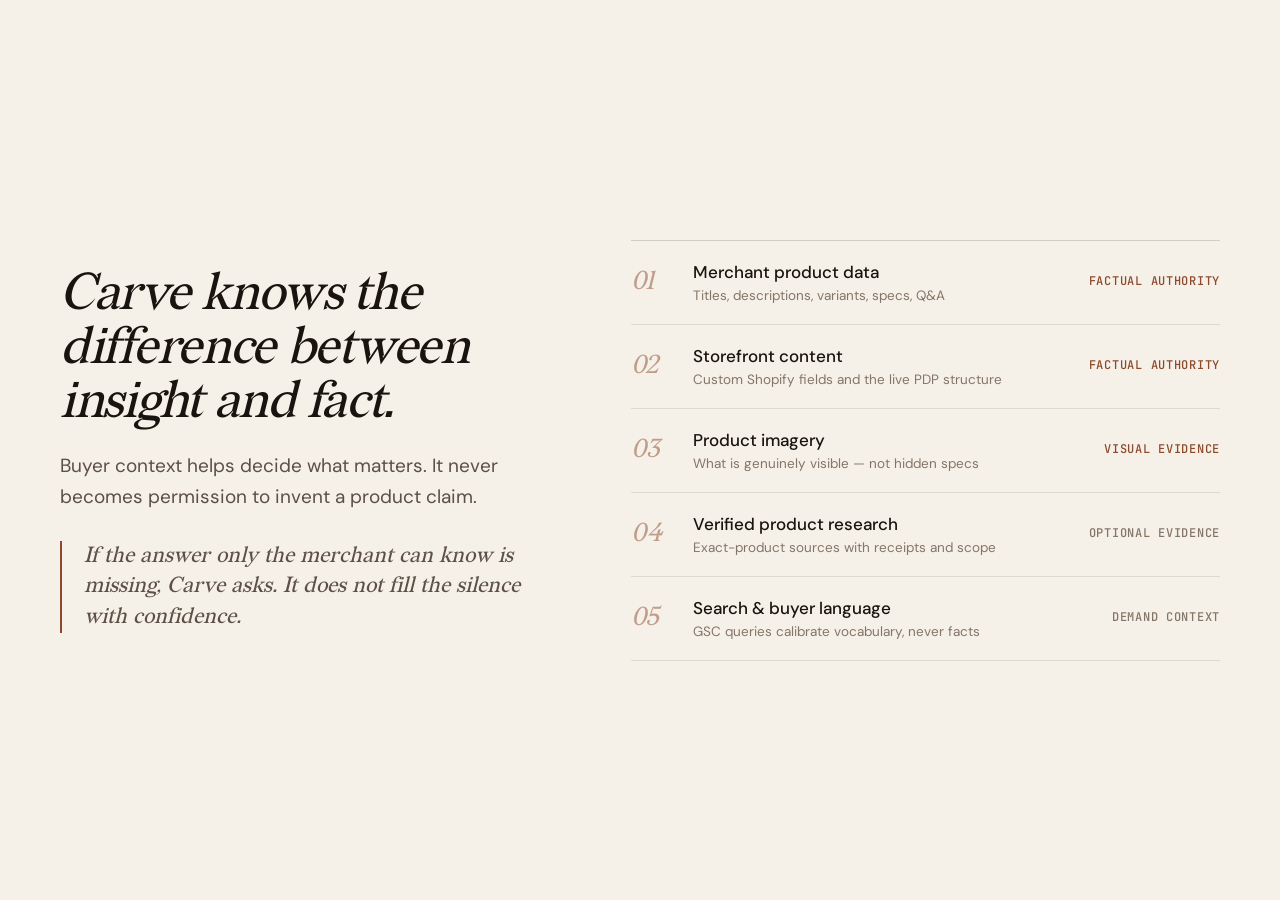
==== carve-authorities.html @ d0875329 "Carve marketing site — Framer export, fully rebranded" ====
<!doctype html>
<html lang="en">
<head>
<meta charset="utf-8" />
<link rel="preconnect" href="https://fonts.googleapis.com">
<link rel="preconnect" href="https://fonts.gstatic.com" crossorigin>
<link href="https://fonts.googleapis.com/css2?family=DM+Sans:wght@300;400;500;600&family=JetBrains+Mono:wght@400;500&display=swap" rel="stylesheet">
<style>
  @font-face{font-family:'Redaction';src:url('assets/carve/fonts/redaction-regular.otf') format('opentype');font-weight:400}
  :root{--bg:#F5F0E8;--bg-2:#EDE7DC;--ink:#1A1410;--ink-2:#5C4F45;--ink-3:#857567;
    --accent:#8B4A2C;--positive:#2D6A4F;--border:rgba(26,20,16,.10);--border-2:rgba(26,20,16,.16);
    --serif:'Redaction',Georgia,serif;--sans:'DM Sans',sans-serif;--mono:'JetBrains Mono',monospace;}
  *{box-sizing:border-box;margin:0}
  html,body{width:100%;height:100%;overflow:hidden}
  body{background:var(--bg);color:var(--ink);font-family:var(--sans);-webkit-font-smoothing:antialiased;display:flex;align-items:center}
  .shell{width:min(100% - 96px,1160px);margin:0 auto;display:grid;grid-template-columns:.92fr 1.08fr;gap:70px;align-items:center}
  .copy h2{margin:0;font:400 italic 52px/1.04 var(--serif);letter-spacing:-.025em;max-width:460px}
  .copy p{margin:22px 0 0;max-width:440px;color:var(--ink-2);font-size:19px;line-height:1.62}
  .quote{margin:28px 0 0;padding-left:22px;border-left:2px solid var(--accent);color:var(--ink-2);font:400 italic 22px/1.4 var(--serif)}
  .list{border-top:1px solid var(--border-2)}
  .row{display:grid;grid-template-columns:44px 1fr auto;gap:18px;align-items:center;padding:20px 0;border-bottom:1px solid var(--border)}
  .num{color:rgba(139,74,44,.5);font:400 italic 26px/1 var(--serif)}
  .row strong{display:block;font-size:17px;font-weight:500}
  .row small{display:block;margin-top:4px;color:var(--ink-3);font-size:13.5px}
  .role{color:var(--accent);font:500 12px/1.3 var(--mono);letter-spacing:.06em;text-transform:uppercase;text-align:right;white-space:nowrap}
  .role.opt{color:var(--ink-3)}
</style>
</head>
<body>
  <div class="shell">
    <div class="copy">
      <h2>Carve knows the difference between insight and fact.</h2>
      <p>Buyer context helps decide what matters. It never becomes permission to invent a product claim.</p>
      <div class="quote">If the answer only the merchant can know is missing, Carve asks. It does not fill the silence with confidence.</div>
    </div>
    <div class="list">
      <div class="row"><span class="num">01</span><div><strong>Merchant product data</strong><small>Titles, descriptions, variants, specs, Q&amp;A</small></div><span class="role">Factual authority</span></div>
      <div class="row"><span class="num">02</span><div><strong>Storefront content</strong><small>Custom Shopify fields and the live PDP structure</small></div><span class="role">Factual authority</span></div>
      <div class="row"><span class="num">03</span><div><strong>Product imagery</strong><small>What is genuinely visible — not hidden specs</small></div><span class="role">Visual evidence</span></div>
      <div class="row"><span class="num">04</span><div><strong>Verified product research</strong><small>Exact-product sources with receipts and scope</small></div><span class="role opt">Optional evidence</span></div>
      <div class="row"><span class="num">05</span><div><strong>Search &amp; buyer language</strong><small>GSC queries calibrate vocabulary, never facts</small></div><span class="role opt">Demand context</span></div>
    </div>
  </div>
<script>
/* Auto-height. These band pages are flex-centred at height:100%, so any measurement taken as-is
   just mirrors the frame — and growing the frame would grow the "content" in a feedback loop.
   Briefly release the height, measure the NATURAL content, restore, then report it up. */
(function(){
  var last=0;
  function report(){
    var de=document.documentElement, b=document.body;
    var dh=de.style.height, bh=b.style.height, ov=b.style.overflow;
    de.style.height="auto"; b.style.height="auto"; b.style.overflow="visible";
    var h=Math.ceil(b.scrollHeight)+110;
    de.style.height=dh; b.style.height=bh; b.style.overflow=ov;
    if(Math.abs(h-last)<4) return; last=h;
    parent.postMessage({carveHeight:h, carveSrc:location.pathname},"*");
  }
  addEventListener("load",report); addEventListener("resize",report);
  setTimeout(report,300); setTimeout(report,1000);
})();
</script>
</body>
</html>
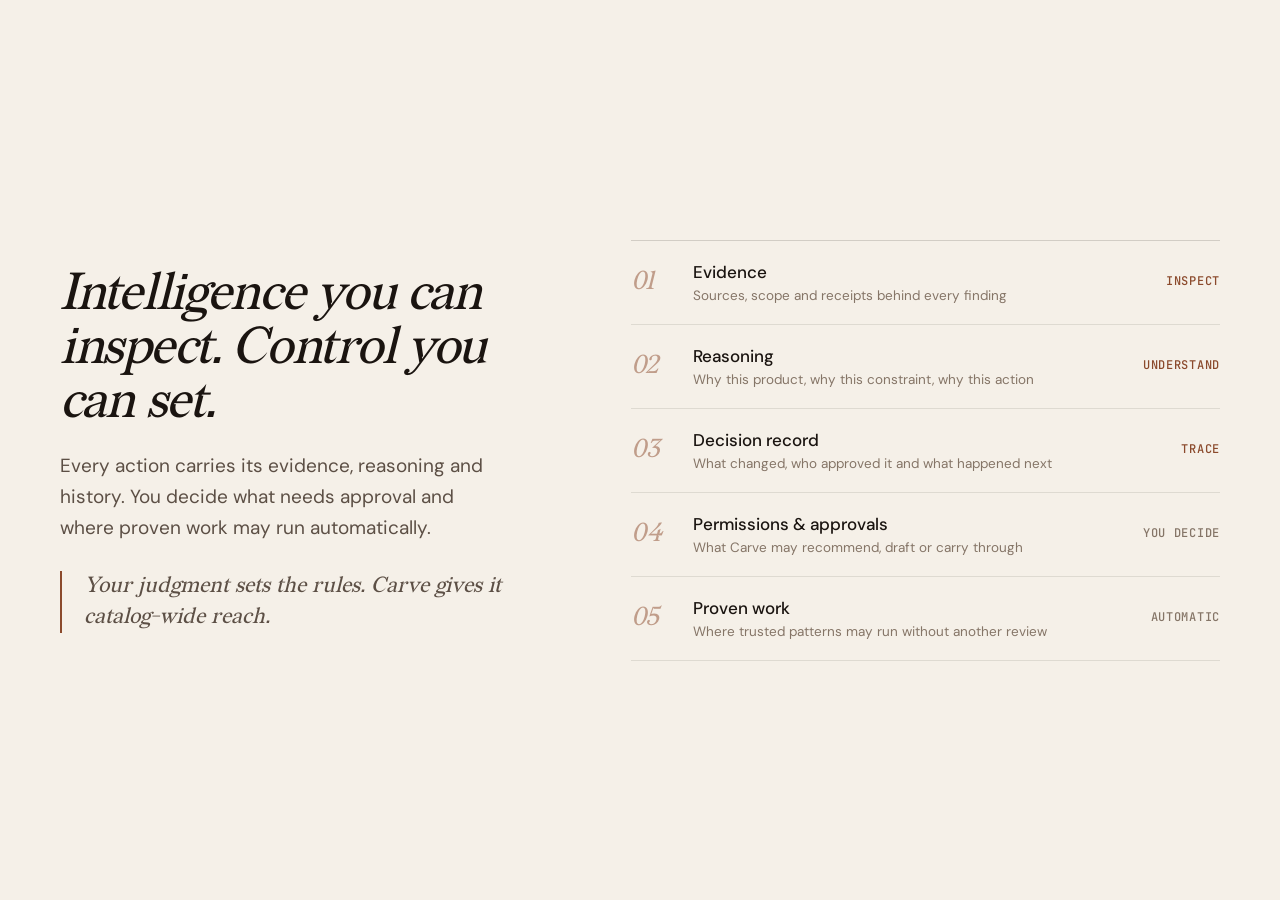
==== commit 882253c2: "feat: publish current Carve design preview" ====
--- a/carve-authorities.html
+++ b/carve-authorities.html
@@ -2,9 +2,11 @@
 <html lang="en">
 <head>
 <meta charset="utf-8" />
+<meta name="viewport" content="width=device-width, initial-scale=1">
+<title>Evidence authorities — Carve</title>
 <link rel="preconnect" href="https://fonts.googleapis.com">
 <link rel="preconnect" href="https://fonts.gstatic.com" crossorigin>
-<link href="https://fonts.googleapis.com/css2?family=DM+Sans:wght@300;400;500;600&family=JetBrains+Mono:wght@400;500&display=swap" rel="stylesheet">
+<link href="https://fonts.googleapis.com/css2?family=DM+Sans:wght@300;400;500;600&amp;family=JetBrains+Mono:wght@400;500&amp;display=swap" rel="stylesheet">
 <style>
   @font-face{font-family:'Redaction';src:url('assets/carve/fonts/redaction-regular.otf') format('opentype');font-weight:400}
   :root{--bg:#F5F0E8;--bg-2:#EDE7DC;--ink:#1A1410;--ink-2:#5C4F45;--ink-3:#857567;
@@ -17,30 +19,50 @@
   .copy h2{margin:0;font:400 italic 52px/1.04 var(--serif);letter-spacing:-.025em;max-width:460px}
   .copy p{margin:22px 0 0;max-width:440px;color:var(--ink-2);font-size:19px;line-height:1.62}
   .quote{margin:28px 0 0;padding-left:22px;border-left:2px solid var(--accent);color:var(--ink-2);font:400 italic 22px/1.4 var(--serif)}
-  .list{border-top:1px solid var(--border-2)}
+  .list{border-top:1px solid var(--border-2);list-style:none;padding:0}
   .row{display:grid;grid-template-columns:44px 1fr auto;gap:18px;align-items:center;padding:20px 0;border-bottom:1px solid var(--border)}
   .num{color:rgba(139,74,44,.5);font:400 italic 26px/1 var(--serif)}
   .row strong{display:block;font-size:17px;font-weight:500}
   .row small{display:block;margin-top:4px;color:var(--ink-3);font-size:13.5px}
   .role{color:var(--accent);font:500 12px/1.3 var(--mono);letter-spacing:.06em;text-transform:uppercase;text-align:right;white-space:nowrap}
   .role.opt{color:var(--ink-3)}
+
+  @media(max-width:920px){
+    body{padding:64px 0}
+    .shell{width:min(100% - 64px,720px);grid-template-columns:1fr;gap:48px}
+    .copy h2{max-width:620px;font-size:48px}
+    .copy p{max-width:600px}
+    .quote{max-width:650px}
+  }
+  @media(max-width:560px){
+    body{padding:48px 0}
+    .shell{width:calc(100% - 36px);gap:38px}
+    .copy h2{font-size:38px;line-height:1.06}
+    .copy p{margin-top:18px;font-size:16.5px;line-height:1.55}
+    .quote{margin-top:22px;padding-left:16px;font-size:19px;line-height:1.42}
+    .row{grid-template-columns:34px minmax(0,1fr);gap:12px;padding:17px 0;align-items:start}
+    .num{font-size:23px;padding-top:1px}
+    .row strong{font-size:15.5px;line-height:1.3}
+    .row small{font-size:12.5px;line-height:1.45}
+    .role{grid-column:2;text-align:left;white-space:normal;font-size:10.5px;line-height:1.35}
+  }
 </style>
 </head>
 <body>
-  <div class="shell">
-    <div class="copy">
-      <h2>Carve knows the difference between insight and fact.</h2>
-      <p>Buyer context helps decide what matters. It never becomes permission to invent a product claim.</p>
-      <div class="quote">If the answer only the merchant can know is missing, Carve asks. It does not fill the silence with confidence.</div>
-    </div>
-    <div class="list">
-      <div class="row"><span class="num">01</span><div><strong>Merchant product data</strong><small>Titles, descriptions, variants, specs, Q&amp;A</small></div><span class="role">Factual authority</span></div>
-      <div class="row"><span class="num">02</span><div><strong>Storefront content</strong><small>Custom Shopify fields and the live PDP structure</small></div><span class="role">Factual authority</span></div>
-      <div class="row"><span class="num">03</span><div><strong>Product imagery</strong><small>What is genuinely visible — not hidden specs</small></div><span class="role">Visual evidence</span></div>
-      <div class="row"><span class="num">04</span><div><strong>Verified product research</strong><small>Exact-product sources with receipts and scope</small></div><span class="role opt">Optional evidence</span></div>
-      <div class="row"><span class="num">05</span><div><strong>Search &amp; buyer language</strong><small>GSC queries calibrate vocabulary, never facts</small></div><span class="role opt">Demand context</span></div>
-    </div>
-  </div>
+  <main class="shell" aria-labelledby="authorities-title">
+    <section class="copy">
+      <h2 id="authorities-title">Intelligence you can inspect. Control you can set.</h2>
+      <p>Every action carries its evidence, reasoning and history. You decide what needs approval and where proven work may run automatically.</p>
+      <blockquote class="quote">Your judgment sets the rules. Carve gives it catalog-wide reach.</blockquote>
+    </section>
+    <ol class="list" aria-label="How Carve makes its intelligence visible and controllable">
+      <li class="row"><span class="num" aria-hidden="true">01</span><div><strong>Evidence</strong><small>Sources, scope and receipts behind every finding</small></div><span class="role">Inspect</span></li>
+      <li class="row"><span class="num" aria-hidden="true">02</span><div><strong>Reasoning</strong><small>Why this product, why this constraint, why this action</small></div><span class="role">Understand</span></li>
+      <li class="row"><span class="num" aria-hidden="true">03</span><div><strong>Decision record</strong><small>What changed, who approved it and what happened next</small></div><span class="role">Trace</span></li>
+      <li class="row"><span class="num" aria-hidden="true">04</span><div><strong>Permissions &amp; approvals</strong><small>What Carve may recommend, draft or carry through</small></div><span class="role opt">You decide</span></li>
+      <li class="row"><span class="num" aria-hidden="true">05</span><div><strong>Proven work</strong><small>Where trusted patterns may run without another review</small></div><span class="role opt">Automatic</span></li>
+    </ol>
+  </main>
 <script>
 /* Auto-height. These band pages are flex-centred at height:100%, so any measurement taken as-is
    just mirrors the frame — and growing the frame would grow the "content" in a feedback loop.
